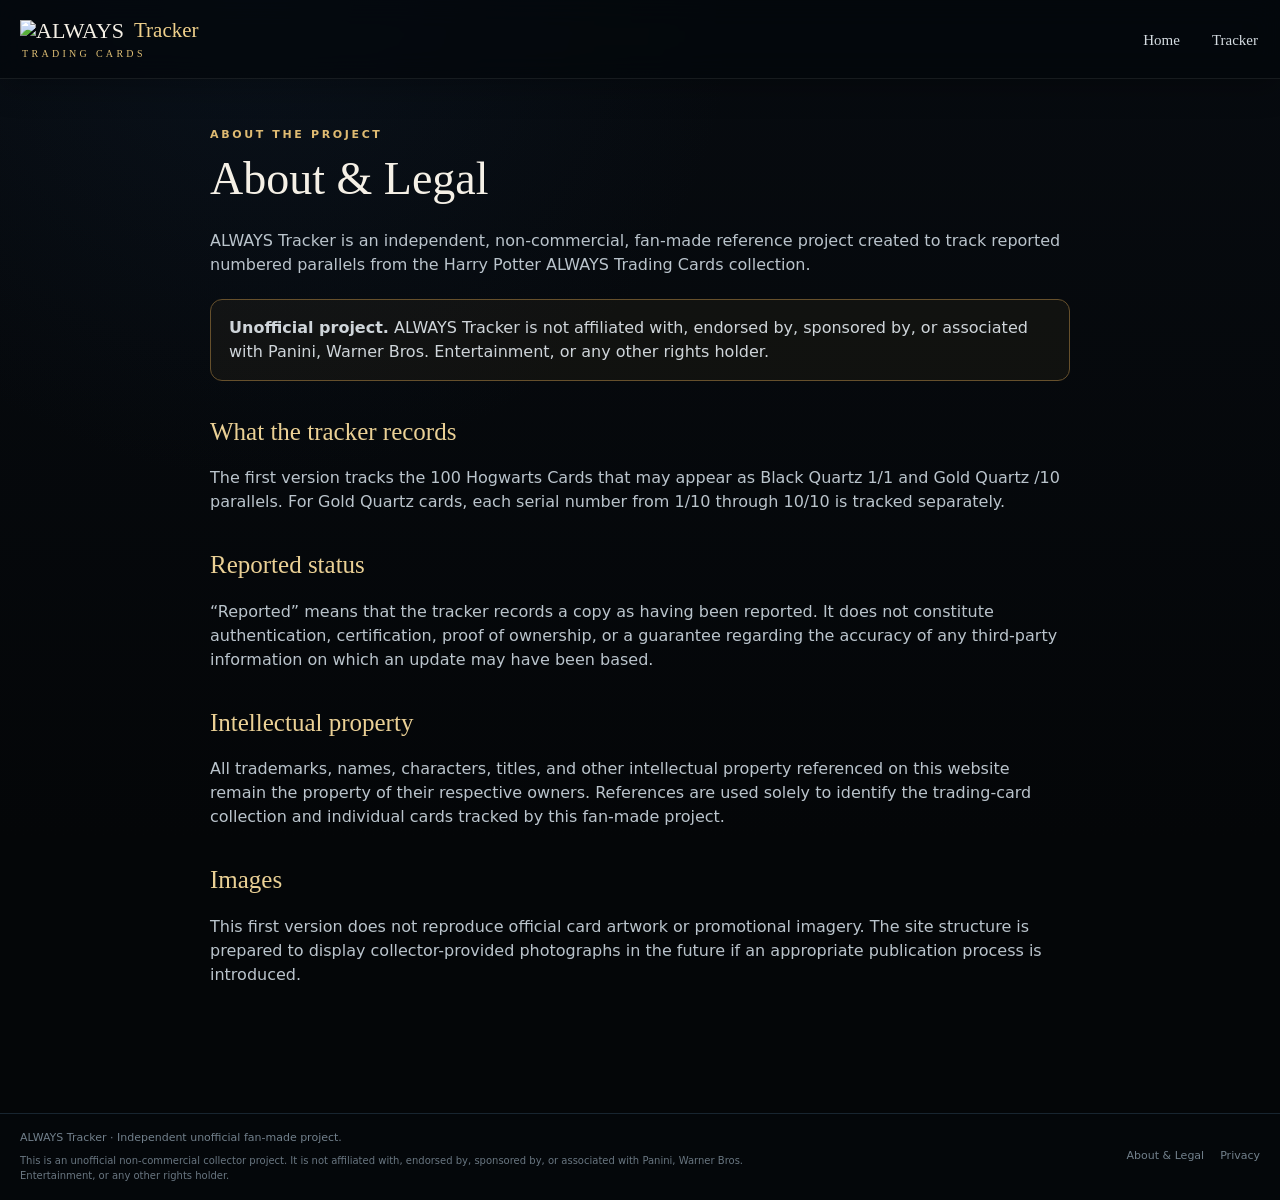
==== about.html @ e2fcd9fe "Add files via upload" ====
<!doctype html>
<html lang="en">
<head><meta charset="utf-8"><meta name="viewport" content="width=device-width, initial-scale=1"><title>About & Legal · ALWAYS Tracker</title><link rel="stylesheet" href="styles.css"></head>
<body data-page="about">

<header class="site-header">
  <div class="wrap header-inner">
    <a class="brand" href="index.html" aria-label="ALWAYS Tracker home">
      <span class="brand-main">
        <img class="brand-always" src="assets/always-wordmark.png" alt="ALWAYS">
        <span class="tracker-word">Tracker</span>
      </span>
      <span class="brand-sub">Trading Cards</span>
    </a>
    <nav class="nav" aria-label="Primary">
      <a href="index.html" data-nav="home">Home</a>
      <a href="tracker.html" data-nav="tracker">Tracker</a>
    </nav>
  </div>
</header>

<main class="section"><div class="wrap text-page">
<div class="eyebrow">About the project</div><h1>About &amp; Legal</h1>
<p>ALWAYS Tracker is an independent, non-commercial, fan-made reference project created to track reported numbered parallels from the Harry Potter ALWAYS Trading Cards collection.</p>
<div class="notice"><strong>Unofficial project.</strong> ALWAYS Tracker is not affiliated with, endorsed by, sponsored by, or associated with Panini, Warner Bros. Entertainment, or any other rights holder.</div>
<h2>What the tracker records</h2><p>The first version tracks the 100 Hogwarts Cards that may appear as Black Quartz 1/1 and Gold Quartz /10 parallels. For Gold Quartz cards, each serial number from 1/10 through 10/10 is tracked separately.</p>
<h2>Reported status</h2><p>“Reported” means that the tracker records a copy as having been reported. It does not constitute authentication, certification, proof of ownership, or a guarantee regarding the accuracy of any third-party information on which an update may have been based.</p>
<h2>Intellectual property</h2><p>All trademarks, names, characters, titles, and other intellectual property referenced on this website remain the property of their respective owners. References are used solely to identify the trading-card collection and individual cards tracked by this fan-made project.</p>
<h2>Images</h2><p>This first version does not reproduce official card artwork or promotional imagery. The site structure is prepared to display collector-provided photographs in the future if an appropriate publication process is introduced.</p>
</div></main>

<footer class="site-footer">
  <div class="wrap footer-inner">
    <div>
      <div>ALWAYS Tracker · Independent unofficial fan-made project.</div>
      <div class="disclaimer-strip">This is an unofficial non-commercial collector project. It is not affiliated with, endorsed by, sponsored by, or associated with Panini, Warner Bros. Entertainment, or any other rights holder.</div>
    </div>
    <div class="footer-links">
      <a href="about.html">About &amp; Legal</a>
      <a href="privacy.html">Privacy</a>
    </div>
  </div>
</footer>

<script src="app.js"></script>
</body></html>
---- styles.css ----
:root{
  --bg:#05070b;
  --panel:#09111a;
  --panel2:#0d1722;
  --panel3:#111c29;
  --line:#2c4053;
  --gold:#ddb768;
  --gold2:#f4d992;
  --gold3:#94661f;
  --text:#f5f0e6;
  --muted:#adb7c0;
  --muted2:#7d8996;
  --green:#68dda3;
  --shadow:0 22px 60px rgba(0,0,0,.42);
  --radius:18px;
}
*{box-sizing:border-box}
html{scroll-behavior:smooth}
body{
  margin:0;
  font-family:ui-sans-serif,system-ui,-apple-system,BlinkMacSystemFont,"Segoe UI",sans-serif;
  color:var(--text);
  line-height:1.5;
  min-height:100vh;
  background:
    radial-gradient(circle at 20% 0%,rgba(23,49,80,.18),transparent 30rem),
    linear-gradient(180deg,#070b10,#040608 70%);
}
a{color:inherit}
.wrap{width:min(1240px,calc(100% - 34px));margin:0 auto}

.site-header{
  position:sticky;top:0;z-index:40;
  background:rgba(4,7,11,.74);
  backdrop-filter:blur(14px);
  border-bottom:1px solid rgba(255,255,255,.08);
  box-shadow:0 10px 30px rgba(0,0,0,.24);
}
.header-inner{min-height:78px;display:flex;align-items:center;justify-content:space-between;gap:16px}
.brand{text-decoration:none;display:flex;flex-direction:column;line-height:1}
.brand-main{font-family:Georgia,"Times New Roman",serif;font-size:22px}
.always{
  font-family:"Palatino Linotype","Book Antiqua",Palatino,Georgia,"Times New Roman",serif;
  font-style:italic;
  font-weight:700;
  letter-spacing:.035em;
  background:linear-gradient(92deg,#c06c97 0%,#8b6dbf 17%,#5e8ab6 34%,#5d9f91 50%,#c19b47 68%,#bb7966 84%,#aa6db0 100%);
  background-size:180% 100%;
  -webkit-background-clip:text;background-clip:text;color:transparent;
  text-shadow:0 0 10px rgba(0,0,0,.10);
}
.tracker-word{color:#efd08b;margin-left:6px}
.brand-sub{
  font-family:Georgia,"Times New Roman",serif;
  color:#dfbf75;font-size:10px;letter-spacing:.33em;text-transform:uppercase;
  margin-top:7px;margin-left:2px
}
.nav{display:flex;align-items:center;gap:28px}
.nav a{
  text-decoration:none;color:#d4dbe1;font-family:Georgia,"Times New Roman",serif;
  font-size:15px;padding:27px 2px 25px;position:relative
}
.nav a:after{
  content:"";position:absolute;left:50%;right:50%;bottom:15px;height:2px;
  background:linear-gradient(90deg,transparent,var(--gold2),transparent);
  transition:.22s
}
.nav a:hover,.nav a.active{color:#f4dc9d}
.nav a:hover:after,.nav a.active:after{left:-4px;right:-4px}

/* Hero */
.hero-shell{
  position:relative;
  background:
    linear-gradient(180deg,rgba(4,7,12,.16),rgba(4,7,12,.78)),
    linear-gradient(90deg,rgba(4,7,12,.24),rgba(4,7,12,.08) 34%,rgba(4,7,12,.08) 66%,rgba(4,7,12,.30)),
    url("assets/hero-home.png") center top/cover no-repeat;
  border-bottom:1px solid rgba(220,181,104,.18);
}
.hero{padding:78px 0 44px}
.hero-panel{
  max-width:760px;
  margin:0 auto;
  padding:28px 28px 22px;
  text-align:center;
  background:linear-gradient(180deg,rgba(7,12,20,.54),rgba(7,12,20,.45));
  border:1px solid rgba(231,196,119,.22);
  border-radius:22px;
  box-shadow:var(--shadow);
}
.eyebrow{color:#dfbb72;text-transform:uppercase;letter-spacing:.24em;font-size:11px;font-weight:800}
.hero h1{
  margin:14px 0 8px;
  font-family:Georgia,"Times New Roman",serif;
  font-size:clamp(58px,7.4vw,98px);
  line-height:.92;
  font-weight:500;
  text-shadow:0 5px 18px rgba(0,0,0,.38)
}
.hero h1 .tracker-word{margin-left:.14em}
.hero .subtitle{
  margin:0 0 18px;
  font-family:Georgia,"Times New Roman",serif;
  font-size:clamp(18px,2.6vw,30px);
  letter-spacing:.34em;
  text-transform:uppercase;
  color:#efd28e;
  text-shadow:0 4px 10px rgba(0,0,0,.4)
}
.hero-copy{
  max-width:690px;margin:0 auto;
  color:#edf0f3;font-family:Georgia,"Times New Roman",serif;
  font-size:18px;line-height:1.6;text-shadow:0 2px 8px rgba(0,0,0,.45)
}
.hero-disclaimer{
  margin:8px auto 0;max-width:640px;
  color:#d7dde2;font-size:14px;line-height:1.45;text-shadow:0 2px 8px rgba(0,0,0,.45)
}
.hero-actions{display:flex;justify-content:center;gap:12px;margin-top:24px;flex-wrap:wrap}
.button{
  display:inline-flex;align-items:center;justify-content:center;gap:9px;
  min-height:52px;padding:0 28px;border-radius:12px;
  border:1px solid #af8640;text-decoration:none;
  font-family:Georgia,"Times New Roman",serif;font-weight:700;font-size:16px;
  background:linear-gradient(180deg,#f7d37e,#b27a22);color:#17120a;
  box-shadow:inset 0 1px 0 rgba(255,255,255,.35),0 10px 26px rgba(0,0,0,.32)
}
.button:hover{filter:brightness(1.06)}

.stat-grid{display:grid;grid-template-columns:1fr 1fr;gap:18px;margin:30px auto 0;max-width:960px}
.stat-card{
  display:grid;grid-template-columns:92px 1fr;align-items:center;gap:18px;
  background:linear-gradient(180deg,rgba(7,14,24,.90),rgba(6,10,16,.88));
  border:1px solid #8d682c;border-radius:18px;padding:22px 24px;
  box-shadow:var(--shadow);position:relative;overflow:hidden
}
.stat-card:before{
  content:"";position:absolute;inset:0;border-radius:inherit;pointer-events:none;
  box-shadow:inset 0 0 0 1px rgba(255,255,255,.03)
}
.icon-glitter{
  position:relative;width:78px;height:110px;display:flex;align-items:center;justify-content:center;
}
.icon-glitter img{
  width:100%;height:100%;object-fit:contain;
  filter:drop-shadow(0 0 18px rgba(251,224,157,.16))
}
.icon-glitter:before,.icon-glitter:after{
  content:"✦";position:absolute;color:#fff8d8;font-size:18px;opacity:.95;text-shadow:0 0 9px currentColor;
  animation:twinkle 2.5s infinite ease-in-out;
}
.icon-glitter:before{top:6px;right:6px}
.icon-glitter:after{left:6px;bottom:12px;animation-delay:1.1s}
.icon-glitter .spark{
  position:absolute;color:#fff9db;font-size:12px;opacity:.9;text-shadow:0 0 8px currentColor;
  animation:twinkle 2.1s infinite ease-in-out
}
.icon-glitter .s1{top:28px;left:1px;animation-delay:.6s}
.icon-glitter .s2{right:12px;top:42px;animation-delay:1.45s}
@keyframes twinkle{
  0%,100%{transform:scale(.72);opacity:.35}
  50%{transform:scale(1.12);opacity:1}
}
.stat-label{
  font-family:Georgia,"Times New Roman",serif;font-size:27px;line-height:1.1;
  text-shadow:0 2px 8px rgba(0,0,0,.35)
}
.stat-label.black{color:#efeff5}.stat-label.gold{color:#f4d78c}
.stat-number{font-family:Georgia,"Times New Roman",serif;font-size:45px;line-height:1;margin:10px 0 4px}
.stat-meta{color:#bcc5cd;font-size:12px;text-transform:uppercase;letter-spacing:.16em}
.progress{height:7px;background:#1b2733;border:1px solid #384a5b;border-radius:99px;margin-top:14px;overflow:hidden}
.progress>span{display:block;height:100%;width:0;border-radius:99px;background:linear-gradient(90deg,#e8c567,#f6e39e)}
.stat-card.black .progress>span{background:linear-gradient(90deg,#e4dbff,#a79bd6)}

.home-features{display:grid;grid-template-columns:1fr 1fr;gap:14px;max-width:1080px;margin:16px auto 58px}
.feature{
  min-height:122px;border:1px solid #8a652c;border-radius:15px;
  background:linear-gradient(180deg,rgba(5,12,20,.86),rgba(6,11,16,.88));
  box-shadow:var(--shadow);padding:20px 22px;position:relative;overflow:hidden
}
.feature:after{content:"→";position:absolute;right:22px;bottom:14px;color:#efcf82;font-size:34px;line-height:1}
.feature h3{margin:0 0 7px;font-family:Georgia,"Times New Roman",serif;font-size:26px;font-weight:500;color:#f2d58a}
.feature p{margin:0;color:#c1cad1;font-size:15px;max-width:84%}

/* Shared sections */
.section{padding:48px 0 72px}
.section-head{display:flex;justify-content:space-between;gap:24px;align-items:end;margin-bottom:22px}
.section h1,.section h2{font-family:Georgia,"Times New Roman",serif;font-weight:500;margin:0}
.section h1{font-size:46px}.section h2{font-size:32px}
.muted{color:var(--muted)}

.tracker-hero,.detail-hero{
  margin-bottom:22px;border:1px solid #8d672d;border-radius:18px;overflow:hidden;
  background:
    linear-gradient(180deg,rgba(4,8,12,.24),rgba(4,8,12,.72)),
    linear-gradient(90deg,rgba(4,8,12,.24),rgba(4,8,12,.18)),
    url("assets/hero-home.png") center top/cover no-repeat;
  box-shadow:var(--shadow)
}
.tracker-hero-inner,.detail-hero-inner{padding:34px 28px}
.tracker-hero h1,.detail-hero h1{font-size:44px}
.tracker-hero p,.detail-hero p{max-width:760px;color:#edf0f3;text-shadow:0 2px 8px rgba(0,0,0,.45)}

.panel-shell{
  border:1px solid #7e5e2c;border-radius:18px;
  background:
    radial-gradient(circle at 100% 0%,rgba(218,176,89,.05),transparent 22rem),
    linear-gradient(180deg,rgba(7,13,20,.97),rgba(4,8,12,.98));
  box-shadow:var(--shadow);overflow:hidden
}
.panel-toolbar{padding:16px;border-bottom:1px solid #213242;background:rgba(7,12,18,.88)}
.filters{display:grid;grid-template-columns:2fr 1fr 1fr 1fr auto;gap:10px}
input,select{
  width:100%;min-height:46px;border:1px solid #32485d;border-radius:10px;
  background:#08101a;color:#eef1f3;padding:0 12px;font:inherit;font-size:13px;outline:none
}
input::placeholder{color:#80909e}
input:focus,select:focus{border-color:#b48437;box-shadow:0 0 0 2px rgba(212,180,102,.08)}
.small-btn{
  min-height:46px;border:1px solid #a67a34;background:linear-gradient(180deg,rgba(205,155,55,.14),rgba(120,78,20,.03));
  color:#eed08b;border-radius:10px;padding:0 16px;cursor:pointer;font-family:Georgia,"Times New Roman",serif;font-size:15px
}
.result-strip{display:flex;justify-content:space-between;padding:12px 18px;color:#87939d;font-size:12px;border-top:1px solid #1b2934}
.table-wrap{overflow:auto}
table{width:100%;border-collapse:collapse;min-width:870px}
th{
  font-size:10px;text-transform:uppercase;letter-spacing:.12em;color:#9ca8b2;
  background:linear-gradient(180deg,#0c1621,#0b1118);text-align:left;
  padding:13px 15px;border-bottom:1px solid #25384a
}
td{padding:14px 15px;border-bottom:1px solid #17242f;vertical-align:middle;font-size:13px}
tbody tr{transition:.15s}
tbody tr:hover{background:rgba(218,180,101,.05)}
tbody tr:last-child td{border-bottom:0}
.card-num{font-variant-numeric:tabular-nums;color:#a0adb8;width:74px}
.card-name a{font-family:Georgia,"Times New Roman",serif;font-size:16px;font-weight:700;text-decoration:none}
.card-name a:hover{color:#f2d587}
.category{color:#9fabb5}
.status{display:inline-flex;align-items:center;gap:7px;border-radius:999px;padding:6px 9px;font-size:11px;font-weight:700;white-space:nowrap}
.status:before{content:"";width:8px;height:8px;border-radius:50%;background:#69757f}
.status.reported{background:rgba(84,161,111,.10);color:#abe8c3}.status.reported:before{background:var(--green);box-shadow:0 0 9px rgba(87,227,161,.5)}
.status.not-reported{background:rgba(255,255,255,.03);color:#b0b9c0}
.gold-stack{display:flex;align-items:center}
.gold-progress-wrap{position:relative;width:112px;height:22px}
.mini-progress{
  position:absolute;inset:0;
  width:100%;height:100%;
  background:#14212c;border:1px solid #324555;border-radius:999px;overflow:hidden
}
.mini-progress span{display:block;height:100%;background:linear-gradient(90deg,#dcaa45,#f6e096);width:0}
.progress-value{
  position:absolute;inset:0;display:flex;align-items:center;justify-content:center;
  color:#f3deb0;font-variant-numeric:tabular-nums;font-weight:800;font-size:11px;
  text-shadow:0 1px 3px rgba(0,0,0,.45);letter-spacing:.01em
}
.view-link{
  display:inline-flex;align-items:center;justify-content:center;min-width:70px;min-height:33px;
  border:1px solid #a67a34;border-radius:8px;color:#f0cf88;text-decoration:none;
  font-family:Georgia,"Times New Roman",serif;font-size:13px
}
.empty{padding:40px;text-align:center;color:var(--muted)}

.backlink{display:inline-block;color:#c1c9d0;text-decoration:none;margin-bottom:18px;font-size:13px}
.backlink:hover{color:#f0cf88}
.detail-wrap{display:grid;grid-template-columns:minmax(0,1.45fr) minmax(300px,.55fr);gap:18px}
.detail-panel,.side-panel{
  border:1px solid #7f5e2d;border-radius:18px;
  background:
    radial-gradient(circle at 100% 0%,rgba(218,176,89,.05),transparent 23rem),
    linear-gradient(180deg,rgba(8,14,22,.98),rgba(5,9,14,.98));
  box-shadow:var(--shadow)
}
.detail-panel{padding:28px}
.side-panel{padding:22px}
.detail-title-row{display:flex;justify-content:space-between;gap:16px;align-items:start}
.detail-number{color:#dfb86d;font-size:12px;font-weight:800;letter-spacing:.16em}
.detail-title{font-family:Georgia,"Times New Roman",serif;font-size:40px;margin:3px 0 8px;font-weight:500}
.badge{display:inline-flex;border:1px solid #495764;border-radius:999px;padding:5px 10px;color:#afbbc4;font-size:11px}
.variant-block{margin-top:28px;padding-top:24px;border-top:1px solid #20313f}
.variant-head{display:flex;justify-content:space-between;align-items:baseline;gap:16px}
.variant-head h2{font-size:24px}
.variant-head .serial-count{font-size:12px;color:#9ba7b0}
.black-head,.gold-head{display:flex;align-items:center;gap:12px}
.variant-icon-wrap{position:relative;width:40px;height:56px;display:flex;align-items:center;justify-content:center}
.variant-icon-wrap img{width:100%;height:100%;object-fit:contain}
.variant-icon-wrap:before,.variant-icon-wrap:after{
  content:"✦";position:absolute;color:#fff7dd;font-size:12px;animation:twinkle 2.2s infinite ease-in-out
}
.variant-icon-wrap:before{right:-3px;top:-4px}
.variant-icon-wrap:after{left:-4px;bottom:2px;animation-delay:1s}
.serial-grid{display:grid;grid-template-columns:repeat(10,1fr);gap:7px;margin-top:17px}
.serial-chip{
  border:1px solid #2b4051;border-radius:10px;padding:10px 4px;text-align:center;background:#08111a;
  color:#87939d;font-size:10px
}
.serial-chip strong{display:block;color:#d2dae1;font-size:12px;margin-bottom:4px}
.serial-chip.reported{border-color:#9a7431;background:rgba(217,173,85,.08);color:#e3c67d}
.serial-chip.reported strong{color:#f3d58e}
.photos{display:grid;grid-template-columns:1fr 1fr;gap:14px;margin-top:17px}
.photo-box{
  aspect-ratio:2.5/3.5;border:1px dashed #405466;border-radius:13px;background:
  linear-gradient(180deg,rgba(8,16,24,.8),rgba(5,10,16,.95));
  display:flex;align-items:center;justify-content:center;color:#d8dfe5;text-align:center;padding:20px;overflow:hidden
}
.photo-box img{width:100%;height:100%;object-fit:contain;cursor:zoom-in}
.side-panel h3{margin:0 0 14px;font-family:Georgia,"Times New Roman",serif;font-size:22px;font-weight:500;color:#efd18b}
.side-row{display:flex;justify-content:space-between;gap:20px;padding:12px 0;border-bottom:1px solid #20303b;font-size:12px}
.side-row:last-child{border-bottom:0}.side-row span:first-child{color:#8f9aa4}

.text-page{max-width:860px}
.text-page h1{font-size:46px;margin-bottom:16px}
.text-page h2{font-family:Georgia,"Times New Roman",serif;font-size:25px;font-weight:500;margin-top:32px;color:#ead095}
.text-page p,.text-page li{color:#bac4cc}
.notice{border:1px solid #66502c;background:rgba(217,173,85,.05);padding:16px 18px;border-radius:12px;color:#cfd5da;margin:22px 0}

.site-footer{border-top:1px solid #182530;margin-top:38px;background:#04070a}
.footer-inner{display:flex;justify-content:space-between;gap:20px;align-items:center;min-height:86px;color:#72808c;font-size:11px}
.footer-links{display:flex;gap:16px}.footer-links a{text-decoration:none}.footer-links a:hover{color:#d8e0e7}
.disclaimer-strip{font-size:10px;color:#697681;max-width:760px;margin-top:7px}

@media(max-width:980px){
  .stat-grid{grid-template-columns:1fr}
  .home-features{grid-template-columns:1fr}
  .filters{grid-template-columns:1fr 1fr}
  .filters .search{grid-column:1/-1}
  .detail-wrap{grid-template-columns:1fr}
  .serial-grid{grid-template-columns:repeat(5,1fr)}
}
@media(max-width:700px){
  .nav{gap:16px}.nav a{font-size:14px;padding:24px 0 22px}
  .hero{padding-top:54px}
  .hero-panel{padding:22px 12px 12px}
  .hero h1{font-size:54px}
  .stat-card{grid-template-columns:74px 1fr;padding:18px}
  .icon-glitter{width:58px;height:84px}
  .feature h3{font-size:23px}
  .filters{grid-template-columns:1fr}
  .serial-grid{grid-template-columns:repeat(2,1fr)}
  .photos{grid-template-columns:1fr}
  .footer-inner{flex-direction:column;align-items:flex-start;padding:22px 0}
}


/* ===== V7 accumulated requested refinements ===== */

/* Approved bold-classic glow-rainbow wordmark */
.brand-main{
  display:flex;
  align-items:center;
  gap:6px;
  max-width:100%;
  white-space:nowrap;
}
.brand-always{
  display:block;
  width:108px;
  height:auto;
  flex:0 0 auto;
}
.brand .tracker-word{
  margin-left:0;
  color:#efd08b;
  font-family:Georgia,"Times New Roman",serif;
  font-size:21px;
  line-height:1;
  flex:0 1 auto;
}
.brand{
  min-width:0;
  max-width:230px;
}
.brand-sub{
  margin-left:2px;
}

/* Main image: no dark overlay, no zoomed crop. Show the full width of the art. */
.hero-shell{
  background-color:#071019;
  background-image:url("assets/hero-home.png");
  background-position:center top;
  background-repeat:no-repeat;
  background-size:100% auto;
}

/* Local text panel remains translucent for readability, but the artwork itself is untouched. */
.hero-panel{
  background:rgba(6,11,18,.26);
  border-color:rgba(231,196,119,.28);
  box-shadow:0 16px 42px rgba(0,0,0,.26);
}

.hero-logo-line{
  width:100%;
  max-width:720px;
  margin:0 auto 2px;
  display:flex;
  align-items:center;
  justify-content:center;
  gap:12px;
  min-width:0;
  overflow:hidden;
}
.hero-always{
  display:block;
  width:min(72%,520px);
  height:auto;
  min-width:0;
  flex:0 1 auto;
}
.hero-tracker{
  color:#efd08b;
  font-family:Georgia,"Times New Roman",serif;
  font-size:clamp(42px,5.4vw,74px);
  line-height:.95;
  flex:0 1 auto;
  min-width:0;
  white-space:nowrap;
  text-shadow:0 4px 14px rgba(0,0,0,.38);
}
.hero .subtitle{margin-top:6px}

/* Feature cards are genuine links. */
.feature{
  display:block;
  text-decoration:none;
  color:inherit;
  cursor:pointer;
  transition:transform .16s ease,border-color .16s ease,background .16s ease;
}
.feature:hover{
  transform:translateY(-2px);
  border-color:#c4923e;
  background:linear-gradient(180deg,rgba(8,17,28,.93),rgba(7,13,20,.93));
}
.feature:focus-visible{
  outline:2px solid #f2d58a;
  outline-offset:3px;
}

/* Small decorative icons on card-detail pages. */
.variant-icon-wrap{
  position:relative;
  width:30px;
  height:42px;
  display:inline-flex;
  align-items:center;
  justify-content:center;
  flex:0 0 30px;
}
.variant-icon-wrap img,
.variant-icon{
  display:block;
  width:30px !important;
  height:42px !important;
  max-width:30px !important;
  max-height:42px !important;
  object-fit:contain;
}
.variant-icon-wrap:before,
.variant-icon-wrap:after{
  font-size:8px;
}
.variant-icon-wrap:before{right:-2px;top:-3px}
.variant-icon-wrap:after{left:-3px;bottom:1px}
.black-head,.gold-head{align-items:center}

/* Header safety: Tracker can never escape the logo line. */
.header-inner{overflow:hidden}
.brand-main{overflow:hidden}

@media(max-width:700px){
  .brand{max-width:190px}
  .brand-always{width:88px}
  .brand .tracker-word{font-size:18px}
  .hero-logo-line{gap:7px}
  .hero-always{width:min(69%,330px)}
  .hero-tracker{font-size:clamp(34px,9.2vw,52px)}
  .hero-panel{background:rgba(6,11,18,.30)}
}


/* ===== V7.1 title clipping fix ===== */
/* Give the main wordmark more horizontal room and never clip "Tracker". */
.hero-panel{
  max-width:860px;
  overflow:visible;
}

.hero-logo-line{
  max-width:790px;
  overflow:visible;
  padding:0 10px;
  gap:10px;
}

.hero-always{
  width:min(66%,500px);
  flex:0 1 auto;
}

.hero-tracker{
  font-size:clamp(40px,5vw,68px);
  line-height:1;
  padding-right:4px;
  overflow:visible;
}

/* Header logo is constrained by sizing, not clipping. */
.brand-main,
.header-inner{
  overflow:visible;
}

@media(max-width:700px){
  .hero-panel{max-width:100%}
  .hero-logo-line{padding:0 4px;gap:5px}
  .hero-always{width:min(64%,315px)}
  .hero-tracker{font-size:clamp(31px,8.2vw,46px);padding-right:2px}
}


/* ===== V7.3 main title refinement ===== */
/* Header stays exactly as in v7.1. These changes affect only the large title in the center of the homepage. */

.hero-always{
  width:min(63%,480px); /* only slightly smaller than v7.1 */
}

.hero-tracker{
  color:#c9ced6;
  text-shadow:
    0 1px 0 rgba(255,255,255,.10),
    0 0 10px rgba(225,232,240,.10),
    0 4px 14px rgba(0,0,0,.34);
}

.hero .subtitle{
  color:#b9c0c9;
  text-shadow:
    0 1px 0 rgba(255,255,255,.06),
    0 3px 10px rgba(0,0,0,.38);
}

@media(max-width:700px){
  .hero-always{width:min(61%,300px)}
}


/* ===== V7.4 main title color restore ===== */
/* Keep the v7.3 sizing, but restore the original gold colors. */
.hero-tracker{
  color:#efd08b;
  text-shadow:0 4px 14px rgba(0,0,0,.38);
}

.hero .subtitle{
  color:#efd28e;
  text-shadow:0 4px 10px rgba(0,0,0,.40);
}
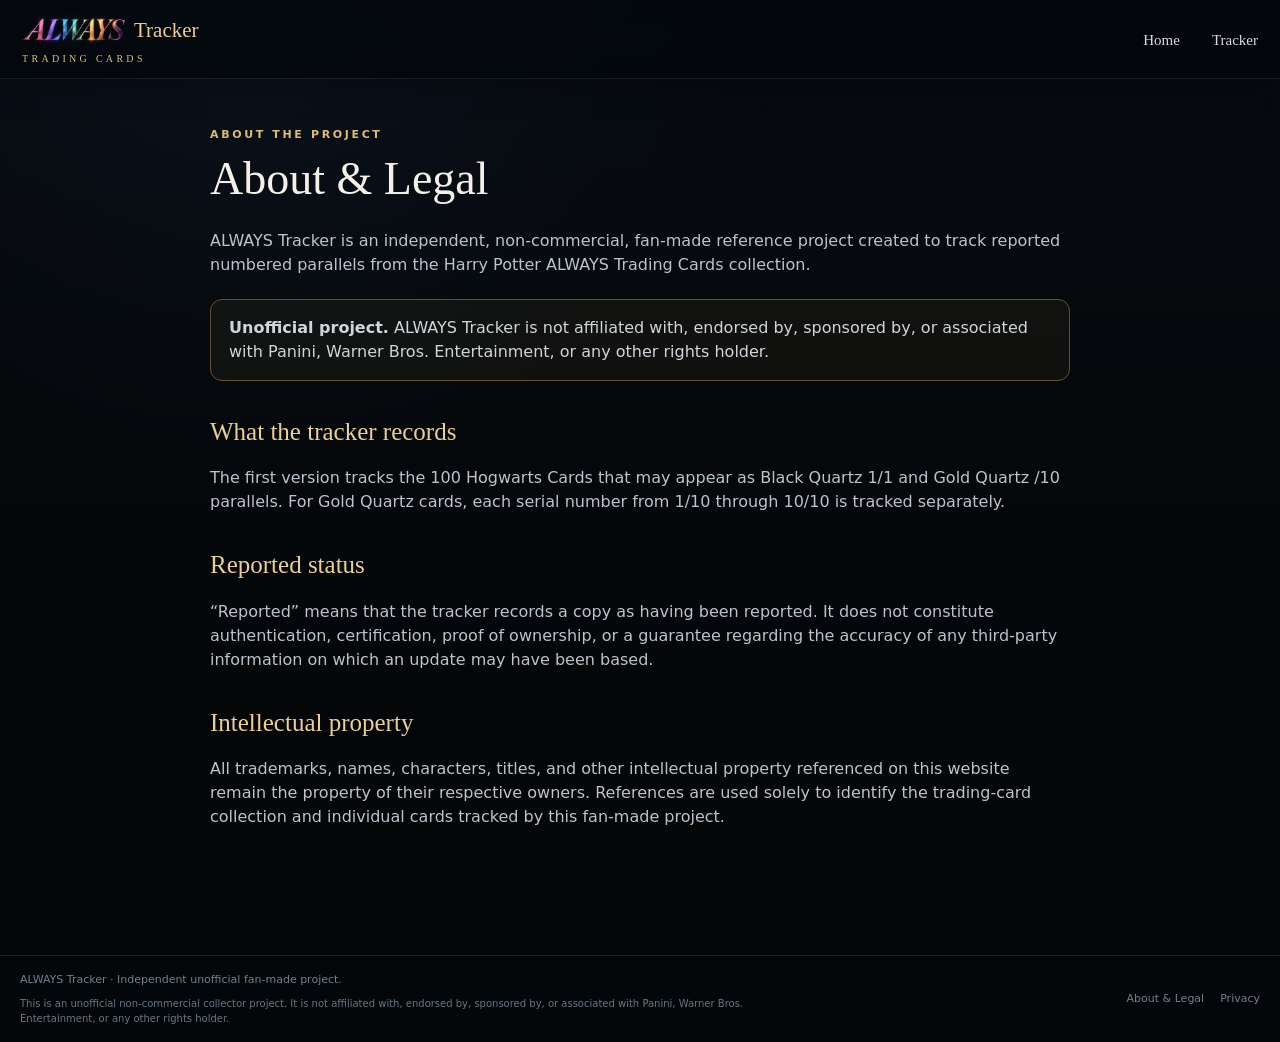
==== commit c57891d1: "Remove images section from about.html Erased "Future Images" section Remove section about image repr" ====
--- a/about.html
+++ b/about.html
@@ -26,7 +26,6 @@
 <h2>What the tracker records</h2><p>The first version tracks the 100 Hogwarts Cards that may appear as Black Quartz 1/1 and Gold Quartz /10 parallels. For Gold Quartz cards, each serial number from 1/10 through 10/10 is tracked separately.</p>
 <h2>Reported status</h2><p>“Reported” means that the tracker records a copy as having been reported. It does not constitute authentication, certification, proof of ownership, or a guarantee regarding the accuracy of any third-party information on which an update may have been based.</p>
 <h2>Intellectual property</h2><p>All trademarks, names, characters, titles, and other intellectual property referenced on this website remain the property of their respective owners. References are used solely to identify the trading-card collection and individual cards tracked by this fan-made project.</p>
-<h2>Images</h2><p>This first version does not reproduce official card artwork or promotional imagery. The site structure is prepared to display collector-provided photographs in the future if an appropriate publication process is introduced.</p>
 </div></main>
 
 <footer class="site-footer">
@@ -43,4 +42,4 @@
 </footer>
 
 <script src="app.js"></script>
-</body></html>+</body></html>
